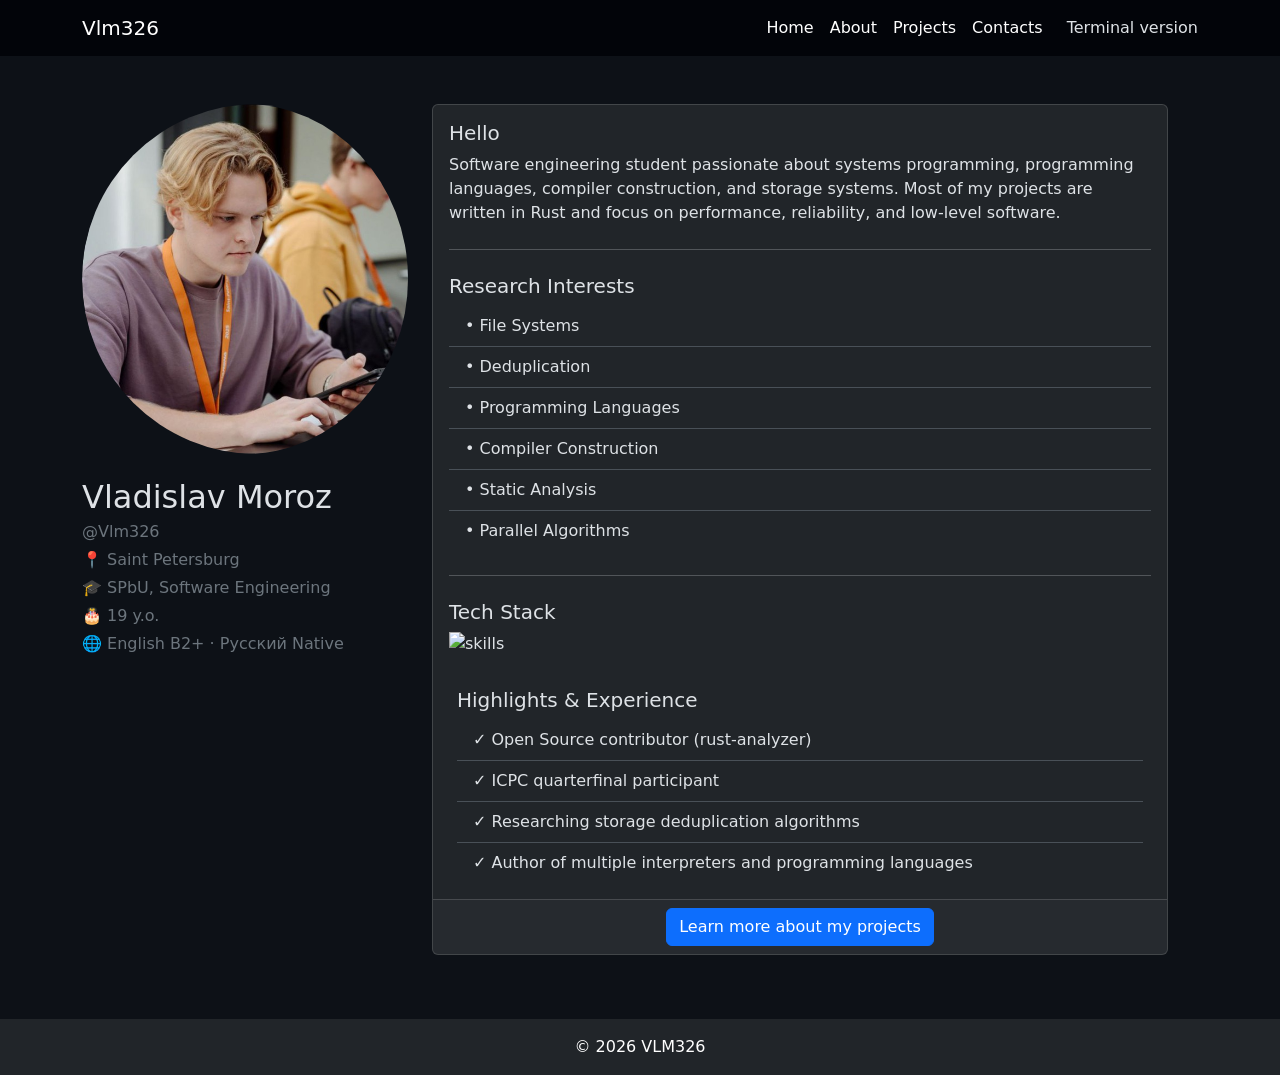
==== frontend/legacy/index.html @ 7be4714b "Build CRT terminal portfolio experience" ====
<!DOCTYPE html>
<html lang="en" data-bs-theme="dark">

<head>
  <meta charset="UTF-8">
  <meta name="viewport" content="width=device-width, initial-scale=1.0">
  <title>VLM326 — Home</title>
  <link href="https://cdn.jsdelivr.net/npm/bootstrap@5.3.3/dist/css/bootstrap.min.css" rel="stylesheet">
  <link rel="stylesheet" href="../style.css">
</head>

<body>
  <nav class="navbar navbar-expand-lg">
    <div class="container"><a class="navbar-brand" href="index.html">Vlm326</a><button class="navbar-toggler"
        type="button" data-bs-toggle="collapse" data-bs-target="#navbarNav"><span
          class="navbar-toggler-icon"></span></button>
      <div class="collapse navbar-collapse" id="navbarNav">
        <ul class="navbar-nav ms-auto">
          <li class="nav-item"><a class="nav-link active" href="index.html">Home</a></li>
          <li class="nav-item"><a class="nav-link" href="../about.html">About</a></li>
          <li class="nav-item"><a class="nav-link" href="../projects.html">Projects</a></li>
          <li class="nav-item"><a class="nav-link" href="../contacts.html">Contacts</a></li>
        </ul><a class="nav-link ms-3" href="../">Terminal version</a>
      </div>
    </div>
  </nav>
  <main class="container my-5">
    <div class="row">
      <div class="col-md-4">
        <div class="avatar"><img src="../me.jpg" alt="Avatar" class="img-fluid rounded-circle"
            style="max-width: 350px;"></div>
        <div class="mt-4">
          <h2 class="mb-1">Vladislav Moroz</h2>
          <p class="text-secondary mb-1">@Vlm326</p>
          <p class="text-secondary mb-1">📍 Saint Petersburg</p>
          <p class="text-secondary mb-1">🎓 SPbU, Software Engineering</p>
          <p class="text-secondary mb-1">🎂 19 y.o.</p>
          <p class="text-secondary mb-0">🌐 English B2+ · Русский Native</p>
        </div>
      </div>
      <div class="col-md-8 msbt-5">
        <div class="card mtb-4 mx-auto">
          <div class="card-body">
            <h5 class="card-title">Hello</h5>
            <p class="card-text">Software engineering student passionate about systems programming, programming
              languages, compiler construction, and storage systems. Most of my projects are written in Rust and focus
              on performance, reliability, and low-level software.</p>
            <hr>
            <h5 class="card-title mt-3">Research Interests</h5>
            <ul class="list-group list-group-flush">
              <li class="list-group-item">• File Systems</li>
              <li class="list-group-item">• Deduplication</li>
              <li class="list-group-item">• Programming Languages</li>
              <li class="list-group-item">• Compiler Construction</li>
              <li class="list-group-item">• Static Analysis</li>
              <li class="list-group-item">• Parallel Algorithms</li>
            </ul>
            <hr>
            <h5 class="card-title mt-3">Tech Stack</h5>
            <div class="d-flex flex-wrap gap-2 mt-2"><img
                src="https://skillicons.dev/icons?i=rust,c,cs,python,kotlin,ocaml,dotnet,postgres,docker,linux,git,neovim,bash&theme=dark"
                alt="skills" class="img-fluid"></div>
          </div>
          <div class="px-4 pb-3">
            <h5 class="card-title mt-3">Highlights &amp; Experience</h5>
            <ul class="list-group list-group-flush">
              <li class="list-group-item">✓ Open Source contributor (rust-analyzer)</li>
              <li class="list-group-item">✓ ICPC quarterfinal participant</li>
              <li class="list-group-item">✓ Researching storage deduplication algorithms</li>
              <li class="list-group-item">✓ Author of multiple interpreters and programming languages</li>
            </ul>
          </div>
          <div class="card-footer text-center"><a href="../projects.html" class="btn btn-primary">Learn more about my
              projects</a></div>
        </div>
      </div>
    </div>
  </main>
  <footer class="bg-dark text-white text-center py-3 mt-auto">
    <p class="mb-0">&copy; 2026 VLM326</p>
  </footer>
  <script src="https://cdn.jsdelivr.net/npm/bootstrap@5.3.3/dist/js/bootstrap.bundle.min.js"></script>
</body>

</html>
---- frontend/style.css ----
html { min-height: 100vh; }
body { min-height: 100vh; display: flex; flex-direction: column; }
[data-bs-theme="dark"] body { background-color: #0d1117 !important; }
footer { margin-top: auto; flex-shrink: 0; }
main { flex: 1 0 auto; padding-bottom: 1rem; }
.navbar { background-color: #020409 !important; }
.navbar-brand { color: #ffffff !important; }
[data-bs-theme="light"] .navbar-brand { color: #212529 !important; }
[data-bs-theme="light"] .navbar { background-color: #f8f9fa !important; }
.card-body hr { margin: 1.5rem 0; }
.card { transition: transform 0.5s ease, box-shadow 0.5s ease; }
.card:hover { transform: scale(1.02); box-shadow: 0 0 3px #ff69b4, 0 0 5px #ff69b4, 0 0 8px #ff69b4, 0 0 11px #ff65b7; }
.nav-item a { color: #ffffff; transition: color 0.3s ease; }
[data-bs-theme="light"] .nav-item a { color: #212529; }
.nav-item a:hover { color: #61dafb; transform: scale(1.02); }
.avatar { max-width: 350px; border-radius: 50%; transition: transform 0.5s ease, box-shadow 0.5s ease; overflow: hidden; }
.avatar:hover { transform: scale(1.02); box-shadow: 0 0 3px #ff69b4, 0 0 5px #ff69b4, 0 0 8px #ff69b4, 0 0 11px #ff65b7; }
.col-md-4 { max-width: 350px; }
.list-group-item { border-left: none; border-right: none; }
#themeToggle { border: none; font-size: 1.3rem; line-height: 1; background: transparent; padding: 0.25rem 0.5rem; color: #ffffff; }
[data-bs-theme="light"] #themeToggle { color: #212529; }
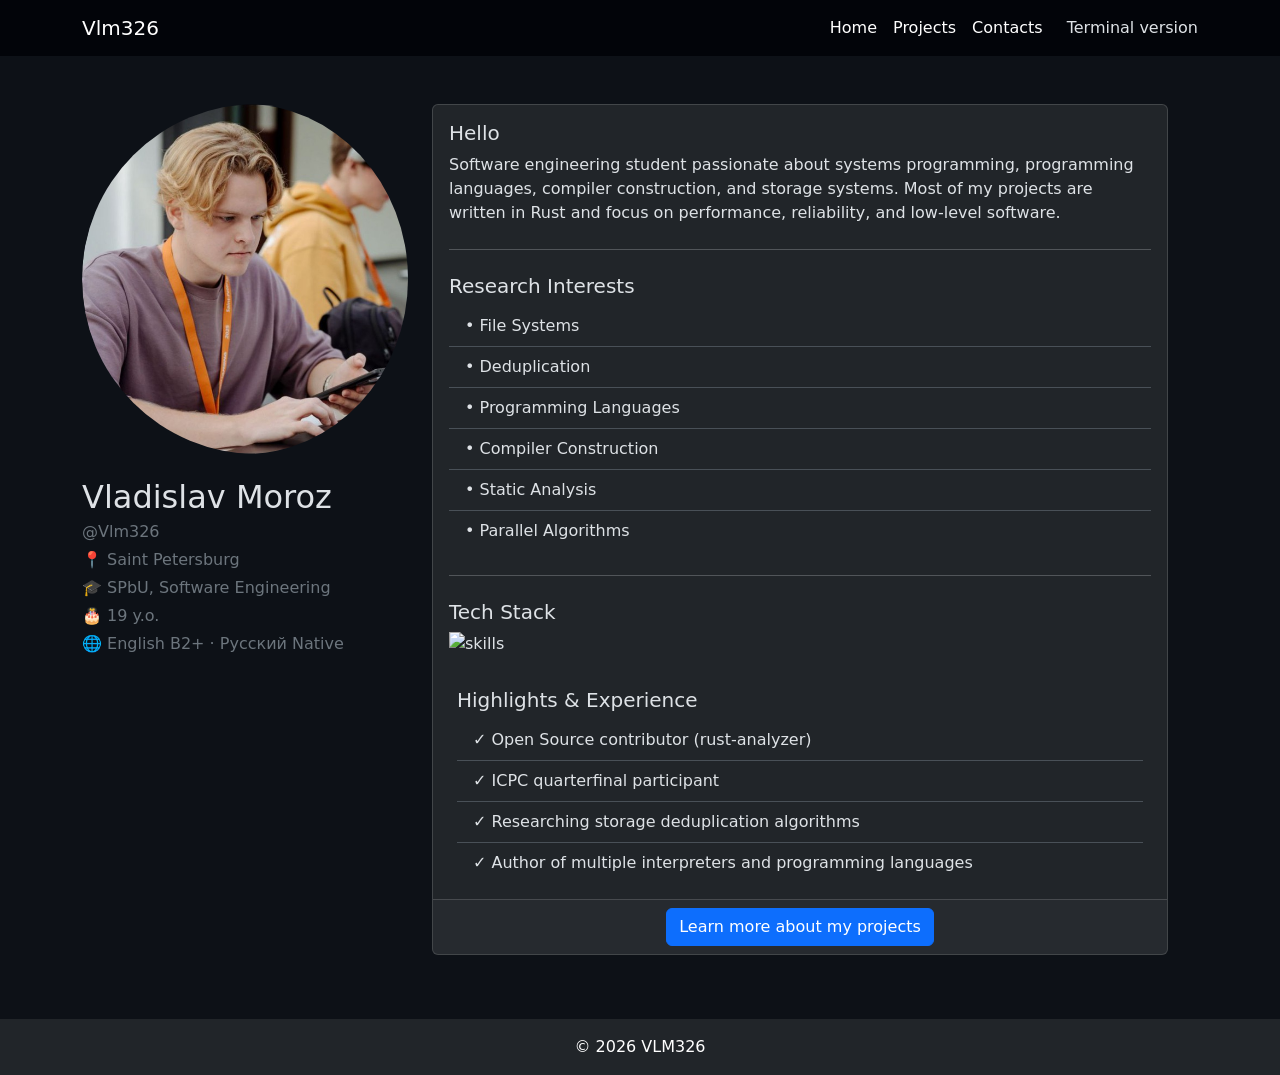
==== commit a69bed0c: "Restructure site: remove old root pages, prettify legacy" ====
--- a/frontend/legacy/index.html
+++ b/frontend/legacy/index.html
@@ -17,7 +17,6 @@
       <div class="collapse navbar-collapse" id="navbarNav">
         <ul class="navbar-nav ms-auto">
           <li class="nav-item"><a class="nav-link active" href="index.html">Home</a></li>
-          <li class="nav-item"><a class="nav-link" href="../about.html">About</a></li>
           <li class="nav-item"><a class="nav-link" href="../projects.html">Projects</a></li>
           <li class="nav-item"><a class="nav-link" href="../contacts.html">Contacts</a></li>
         </ul><a class="nav-link ms-3" href="../">Terminal version</a>
@@ -82,4 +81,4 @@
   <script src="https://cdn.jsdelivr.net/npm/bootstrap@5.3.3/dist/js/bootstrap.bundle.min.js"></script>
 </body>
 
-</html>+</html>
--- a/frontend/style.css
+++ b/frontend/style.css
@@ -1,21 +1,100 @@
-html { min-height: 100vh; }
-body { min-height: 100vh; display: flex; flex-direction: column; }
-[data-bs-theme="dark"] body { background-color: #0d1117 !important; }
-footer { margin-top: auto; flex-shrink: 0; }
-main { flex: 1 0 auto; padding-bottom: 1rem; }
-.navbar { background-color: #020409 !important; }
-.navbar-brand { color: #ffffff !important; }
-[data-bs-theme="light"] .navbar-brand { color: #212529 !important; }
-[data-bs-theme="light"] .navbar { background-color: #f8f9fa !important; }
-.card-body hr { margin: 1.5rem 0; }
-.card { transition: transform 0.5s ease, box-shadow 0.5s ease; }
-.card:hover { transform: scale(1.02); box-shadow: 0 0 3px #ff69b4, 0 0 5px #ff69b4, 0 0 8px #ff69b4, 0 0 11px #ff65b7; }
-.nav-item a { color: #ffffff; transition: color 0.3s ease; }
-[data-bs-theme="light"] .nav-item a { color: #212529; }
-.nav-item a:hover { color: #61dafb; transform: scale(1.02); }
-.avatar { max-width: 350px; border-radius: 50%; transition: transform 0.5s ease, box-shadow 0.5s ease; overflow: hidden; }
-.avatar:hover { transform: scale(1.02); box-shadow: 0 0 3px #ff69b4, 0 0 5px #ff69b4, 0 0 8px #ff69b4, 0 0 11px #ff65b7; }
-.col-md-4 { max-width: 350px; }
-.list-group-item { border-left: none; border-right: none; }
-#themeToggle { border: none; font-size: 1.3rem; line-height: 1; background: transparent; padding: 0.25rem 0.5rem; color: #ffffff; }
-[data-bs-theme="light"] #themeToggle { color: #212529; }
+html {
+    min-height: 100vh;
+}
+
+body {
+    min-height: 100vh;
+    display: flex;
+    flex-direction: column;
+}
+
+[data-bs-theme="dark"] body {
+    background-color: #0d1117 !important;
+}
+
+footer {
+    margin-top: auto;
+    flex-shrink: 0;
+}
+
+main {
+    flex: 1 0 auto;
+    padding-bottom: 1rem;
+}
+
+.navbar {
+    background-color: #020409 !important;
+}
+
+.navbar-brand {
+    color: #ffffff !important;
+}
+
+[data-bs-theme="light"] .navbar-brand {
+    color: #212529 !important;
+}
+
+[data-bs-theme="light"] .navbar {
+    background-color: #f8f9fa !important;
+}
+
+.card-body hr {
+    margin: 1.5rem 0;
+}
+
+.card {
+    transition: transform 0.5s ease, box-shadow 0.5s ease;
+}
+
+.card:hover {
+    transform: scale(1.02);
+    box-shadow: 0 0 3px #ff69b4, 0 0 5px #ff69b4, 0 0 8px #ff69b4, 0 0 11px #ff65b7;
+}
+
+.nav-item a {
+    color: #ffffff;
+    transition: color 0.3s ease;
+}
+
+[data-bs-theme="light"] .nav-item a {
+    color: #212529;
+}
+
+.nav-item a:hover {
+    color: #61dafb;
+    transform: scale(1.02);
+}
+
+.avatar {
+    max-width: 350px;
+    border-radius: 50%;
+    transition: transform 0.5s ease, box-shadow 0.5s ease;
+    overflow: hidden;
+}
+
+.avatar:hover {
+    transform: scale(1.02);
+    box-shadow: 0 0 3px #ff69b4, 0 0 5px #ff69b4, 0 0 8px #ff69b4, 0 0 11px #ff65b7;
+}
+
+.col-md-4 {
+    max-width: 350px;
+}
+
+.list-group-item {
+    border-left: none;
+    border-right: none;
+}
+
+#themeToggle {
+    border: none;
+    font-size: 1.3rem;
+    line-height: 1;
+    background: transparent;
+    padding: 0.25rem 0.5rem;
+    color: #ffffff;
+}
+
+[data-bs-theme="light"] #themeToggle {
+    color: #212529;
+}
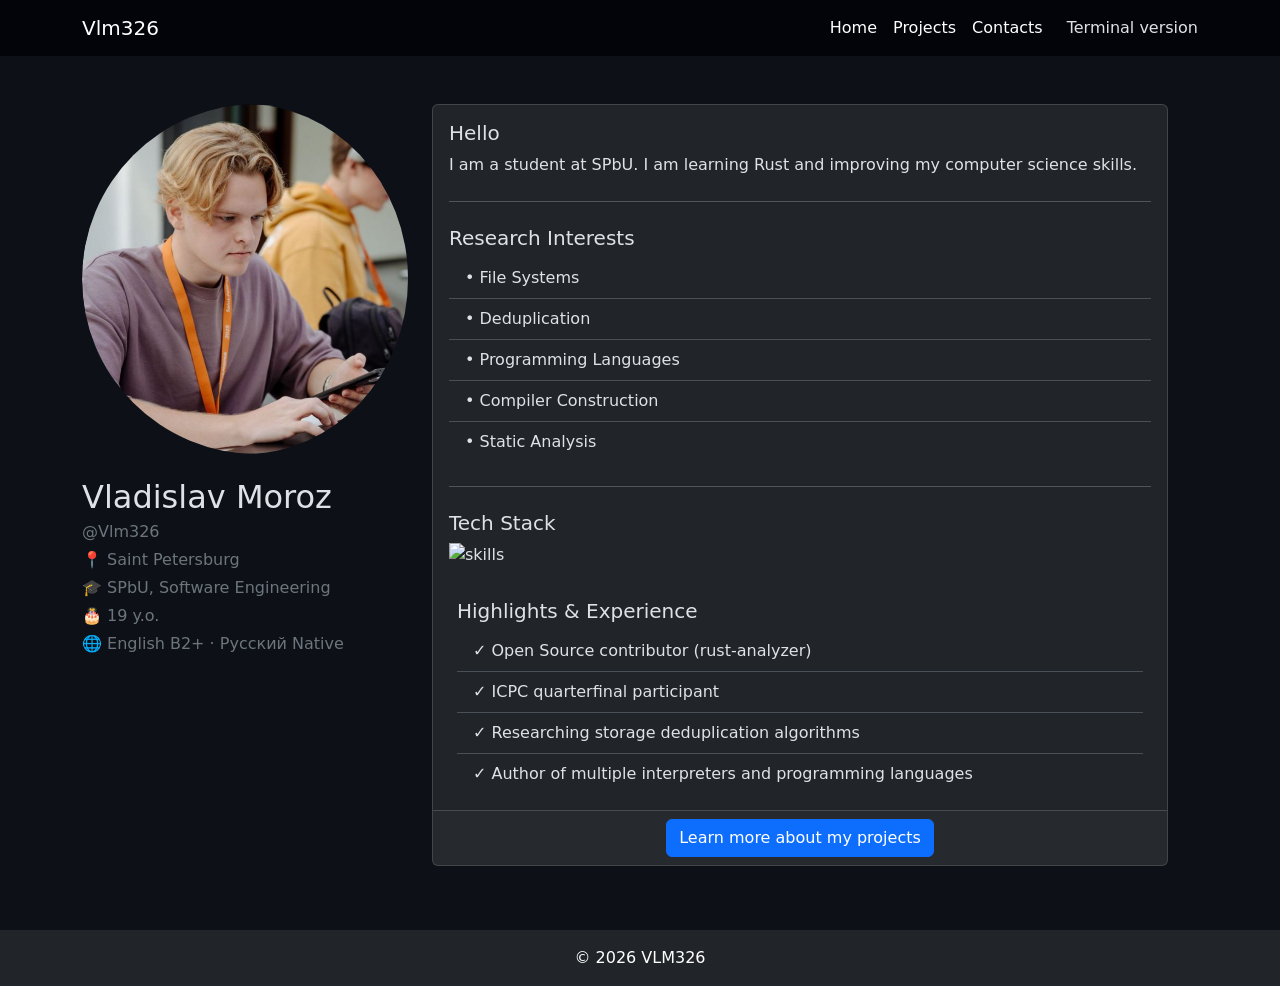
==== commit b38e4bb5: "Simplify personal site copy" ====
--- a/frontend/legacy/index.html
+++ b/frontend/legacy/index.html
@@ -41,9 +41,8 @@
         <div class="card mtb-4 mx-auto">
           <div class="card-body">
             <h5 class="card-title">Hello</h5>
-            <p class="card-text">Software engineering student passionate about systems programming, programming
-              languages, compiler construction, and storage systems. Most of my projects are written in Rust and focus
-              on performance, reliability, and low-level software.</p>
+            <p class="card-text">I am a student at SPbU. I am learning Rust and improving my computer science
+              skills.</p>
             <hr>
             <h5 class="card-title mt-3">Research Interests</h5>
             <ul class="list-group list-group-flush">
@@ -52,7 +51,6 @@
               <li class="list-group-item">• Programming Languages</li>
               <li class="list-group-item">• Compiler Construction</li>
               <li class="list-group-item">• Static Analysis</li>
-              <li class="list-group-item">• Parallel Algorithms</li>
             </ul>
             <hr>
             <h5 class="card-title mt-3">Tech Stack</h5>
